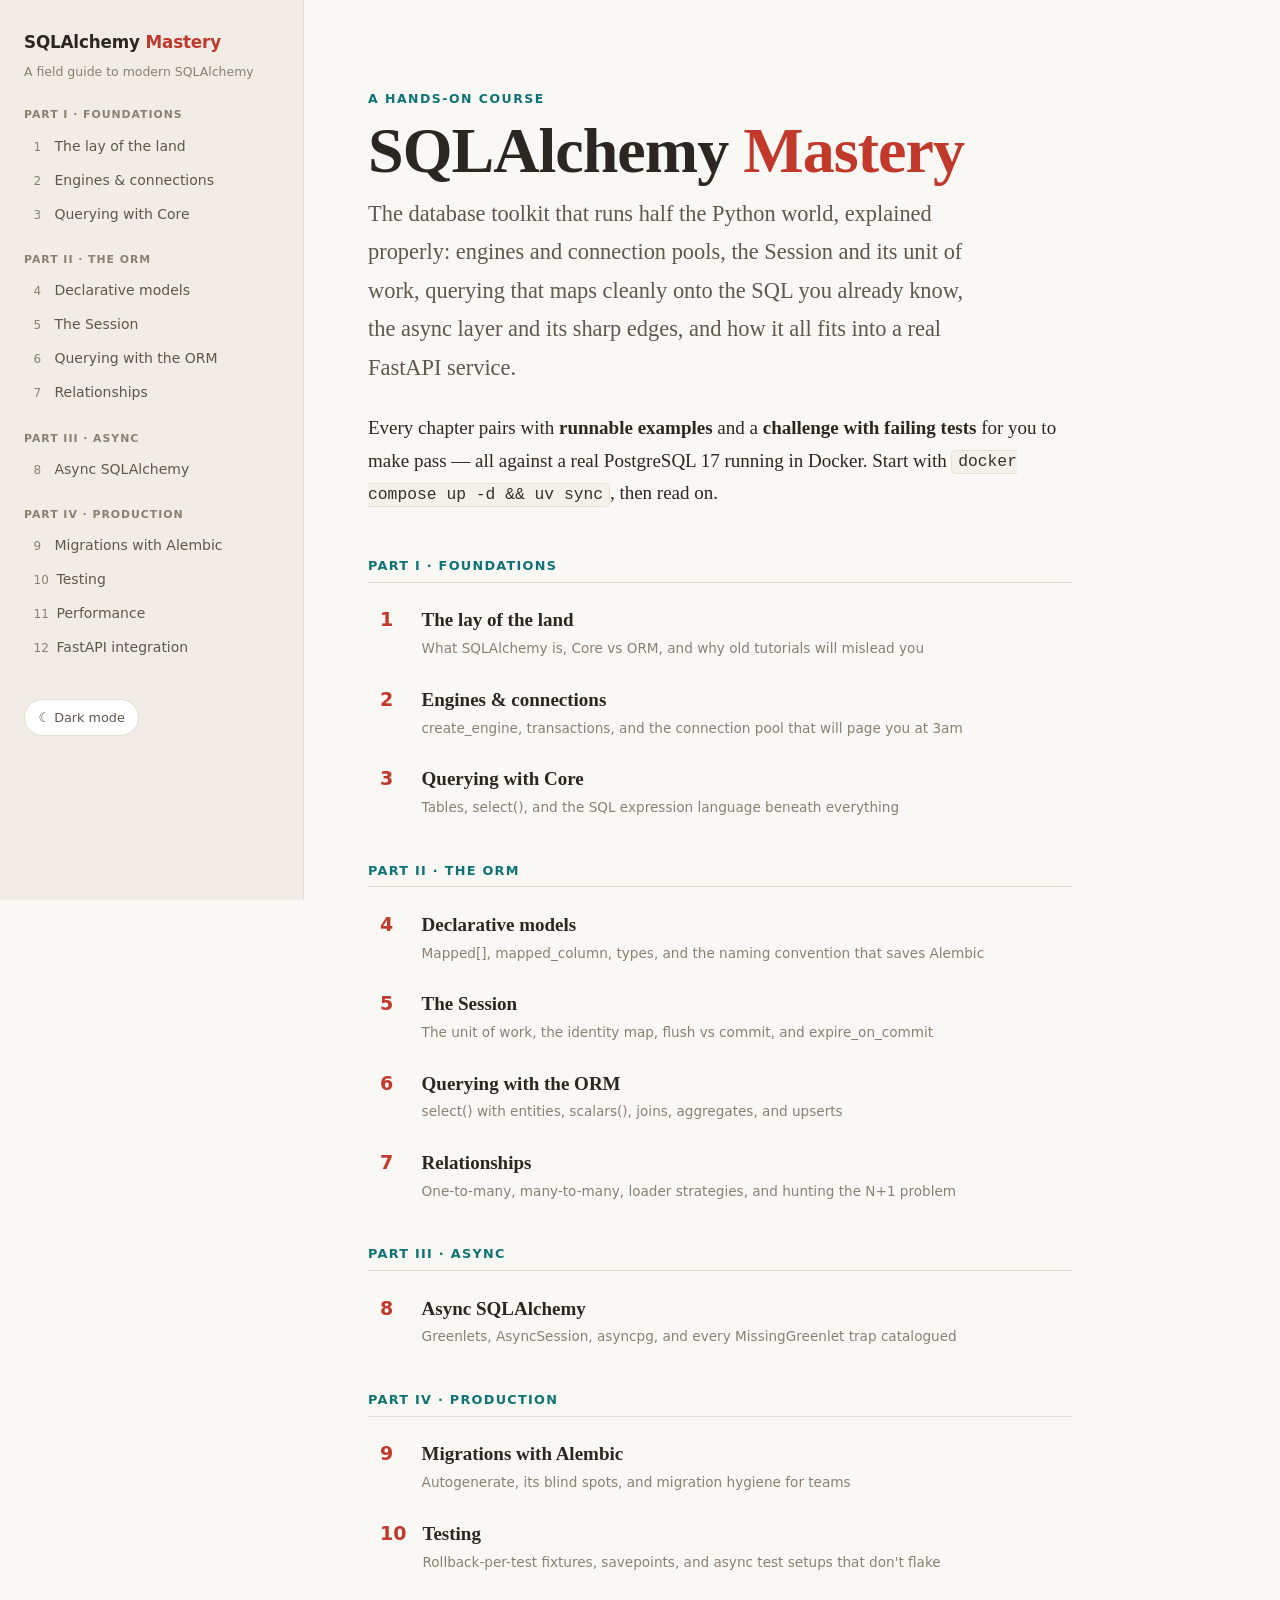
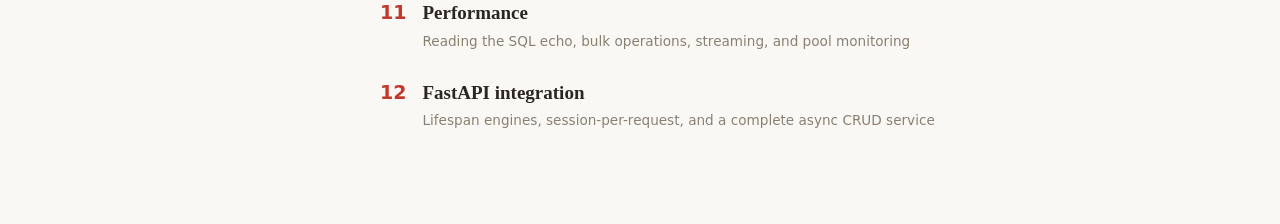
==== book/index.html @ bad491bb "Stage 3: book shell — design system CSS, theme/highlight JS, cover + TOC Co-Authored-By: Claude Fabl" ====
<!DOCTYPE html>
<html lang="en">
<head>
<meta charset="utf-8">
<meta name="viewport" content="width=device-width, initial-scale=1">
<title>SQLAlchemy Mastery — a field guide to modern SQLAlchemy</title>
<meta name="description" content="A hands-on book about modern SQLAlchemy 2.0: engines, sessions, querying, async, Alembic, testing, performance, and FastAPI.">
<script>document.documentElement.dataset.theme=localStorage.getItem("book-theme")||(matchMedia("(prefers-color-scheme: dark)").matches?"dark":"light");</script>
<link rel="stylesheet" href="assets/style.css">
</head>
<body>
<div class="book">

  <aside class="sidebar">
    <a class="brand" href="index.html">SQLAlchemy <span class="accent">Mastery</span></a>
    <p class="tagline">A field guide to modern SQLAlchemy</p>

    <nav aria-label="Chapters">
      <p class="part-label">Part I · Foundations</p>
      <ol>
        <li><a href="chapters/ch01.html"><span class="ch-num">1</span>The lay of the land</a></li>
        <li><a href="chapters/ch02.html"><span class="ch-num">2</span>Engines &amp; connections</a></li>
        <li><a href="chapters/ch03.html"><span class="ch-num">3</span>Querying with Core</a></li>
      </ol>
      <p class="part-label">Part II · The ORM</p>
      <ol>
        <li><a href="chapters/ch04.html"><span class="ch-num">4</span>Declarative models</a></li>
        <li><a href="chapters/ch05.html"><span class="ch-num">5</span>The Session</a></li>
        <li><a href="chapters/ch06.html"><span class="ch-num">6</span>Querying with the ORM</a></li>
        <li><a href="chapters/ch07.html"><span class="ch-num">7</span>Relationships</a></li>
      </ol>
      <p class="part-label">Part III · Async</p>
      <ol>
        <li><a href="chapters/ch08.html"><span class="ch-num">8</span>Async SQLAlchemy</a></li>
      </ol>
      <p class="part-label">Part IV · Production</p>
      <ol>
        <li><a href="chapters/ch09.html"><span class="ch-num">9</span>Migrations with Alembic</a></li>
        <li><a href="chapters/ch10.html"><span class="ch-num">10</span>Testing</a></li>
        <li><a href="chapters/ch11.html"><span class="ch-num">11</span>Performance</a></li>
        <li><a href="chapters/ch12.html"><span class="ch-num">12</span>FastAPI integration</a></li>
      </ol>
    </nav>

    <button class="theme-toggle" type="button">☾ Dark mode</button>
  </aside>

  <button class="menu-btn" type="button" aria-label="Toggle chapter list">☰ Chapters</button>

  <main>
    <article class="cover">
      <p class="kicker">A hands-on course</p>
      <h1>SQLAlchemy <em style="color:var(--brand);font-style:normal">Mastery</em></h1>
      <p class="lede">
        The database toolkit that runs half the Python world, explained properly:
        engines and connection pools, the Session and its unit of work, querying that
        maps cleanly onto the SQL you already know, the async layer and its sharp
        edges, and how it all fits into a real FastAPI service.
      </p>
      <p>
        Every chapter pairs with <strong>runnable examples</strong> and a
        <strong>challenge with failing tests</strong> for you to make pass — all
        against a real PostgreSQL 17 running in Docker. Start with
        <code>docker compose up -d &amp;&amp; uv sync</code>, then read on.
      </p>

      <div class="toc-parts">
        <section class="toc-part">
          <h2>Part I · Foundations</h2>
          <ol>
            <li><a href="chapters/ch01.html"><span class="ch-num">1</span><span><span class="ch-title">The lay of the land</span><span class="ch-desc">What SQLAlchemy is, Core vs ORM, and why old tutorials will mislead you</span></span></a></li>
            <li><a href="chapters/ch02.html"><span class="ch-num">2</span><span><span class="ch-title">Engines &amp; connections</span><span class="ch-desc">create_engine, transactions, and the connection pool that will page you at 3am</span></span></a></li>
            <li><a href="chapters/ch03.html"><span class="ch-num">3</span><span><span class="ch-title">Querying with Core</span><span class="ch-desc">Tables, select(), and the SQL expression language beneath everything</span></span></a></li>
          </ol>
        </section>
        <section class="toc-part">
          <h2>Part II · The ORM</h2>
          <ol>
            <li><a href="chapters/ch04.html"><span class="ch-num">4</span><span><span class="ch-title">Declarative models</span><span class="ch-desc">Mapped[], mapped_column, types, and the naming convention that saves Alembic</span></span></a></li>
            <li><a href="chapters/ch05.html"><span class="ch-num">5</span><span><span class="ch-title">The Session</span><span class="ch-desc">The unit of work, the identity map, flush vs commit, and expire_on_commit</span></span></a></li>
            <li><a href="chapters/ch06.html"><span class="ch-num">6</span><span><span class="ch-title">Querying with the ORM</span><span class="ch-desc">select() with entities, scalars(), joins, aggregates, and upserts</span></span></a></li>
            <li><a href="chapters/ch07.html"><span class="ch-num">7</span><span><span class="ch-title">Relationships</span><span class="ch-desc">One-to-many, many-to-many, loader strategies, and hunting the N+1 problem</span></span></a></li>
          </ol>
        </section>
        <section class="toc-part">
          <h2>Part III · Async</h2>
          <ol>
            <li><a href="chapters/ch08.html"><span class="ch-num">8</span><span><span class="ch-title">Async SQLAlchemy</span><span class="ch-desc">Greenlets, AsyncSession, asyncpg, and every MissingGreenlet trap catalogued</span></span></a></li>
          </ol>
        </section>
        <section class="toc-part">
          <h2>Part IV · Production</h2>
          <ol>
            <li><a href="chapters/ch09.html"><span class="ch-num">9</span><span><span class="ch-title">Migrations with Alembic</span><span class="ch-desc">Autogenerate, its blind spots, and migration hygiene for teams</span></span></a></li>
            <li><a href="chapters/ch10.html"><span class="ch-num">10</span><span><span class="ch-title">Testing</span><span class="ch-desc">Rollback-per-test fixtures, savepoints, and async test setups that don't flake</span></span></a></li>
            <li><a href="chapters/ch11.html"><span class="ch-num">11</span><span><span class="ch-title">Performance</span><span class="ch-desc">Reading the SQL echo, bulk operations, streaming, and pool monitoring</span></span></a></li>
            <li><a href="chapters/ch12.html"><span class="ch-num">12</span><span><span class="ch-title">FastAPI integration</span><span class="ch-desc">Lifespan engines, session-per-request, and a complete async CRUD service</span></span></a></li>
          </ol>
        </section>
      </div>
    </article>
  </main>
</div>
<script src="assets/vendor/highlight.min.js"></script>
<script src="assets/book.js"></script>
</body>
</html>
---- book/assets/style.css ----
/* ==========================================================================
   SQLAlchemy Mastery — book design system
   Hand-crafted. No frameworks. Works offline.
   ========================================================================== */

/* ---------- design tokens ---------- */

:root {
  /* type */
  --font-body: "Charter", "Bitstream Charter", "Sitka Text", Cambria, Georgia, serif;
  --font-ui: system-ui, -apple-system, "Segoe UI", Roboto, sans-serif;
  --font-mono: ui-monospace, "SF Mono", SFMono-Regular, Menlo, Consolas, monospace;
  --size-body: clamp(1.05rem, 0.95rem + 0.4vw, 1.1875rem);
  --leading: 1.72;
  --measure: 44rem;

  /* light palette — warm paper */
  --bg: #faf8f4;
  --bg-raised: #ffffff;
  --bg-sunken: #f1ede6;
  --ink: #2b2620;
  --ink-soft: #5f574b;
  --ink-faint: #8a8072;
  --rule: #e3dcd0;
  --accent: #0d7377;          /* deep teal */
  --accent-soft: #e2f0ef;
  --brand: #c0392b;           /* sqlalchemy-ish red, used sparingly */

  /* code */
  --code-bg: #f4f1ea;
  --code-border: #e6dfd2;
  --code-ink: #33302a;
  --tok-kw: #a4224c;
  --tok-str: #1a7f37;
  --tok-num: #955304;
  --tok-com: #91876f;
  --tok-fn: #205ea6;
  --tok-cls: #7c3aed;
  --tok-lit: #0d7377;

  /* callouts */
  --gotcha-edge: #d97706;
  --gotcha-bg: #fdf3e3;
  --prod-edge: #4c6ef5;
  --prod-bg: #eef1fd;
  --hood-edge: #9d4edd;
  --hood-bg: #f5edfc;
  --next-edge: #2f9e44;
  --next-bg: #eaf7ec;

  --sidebar-w: 19rem;
  --shadow: 0 1px 3px rgb(43 38 32 / 0.06), 0 8px 24px rgb(43 38 32 / 0.05);
}

[data-theme="dark"] {
  --bg: #16181d;
  --bg-raised: #1d2026;
  --bg-sunken: #101215;
  --ink: #dcd8d0;
  --ink-soft: #a49e92;
  --ink-faint: #6f6a60;
  --rule: #2c2f36;
  --accent: #4ecdc4;
  --accent-soft: #12333a;
  --brand: #e06655;

  --code-bg: #1b1e24;
  --code-border: #2c2f36;
  --code-ink: #d5d1c9;
  --tok-kw: #ff7b9c;
  --tok-str: #7ee787;
  --tok-num: #f0b46b;
  --tok-com: #767f8c;
  --tok-fn: #79b8ff;
  --tok-cls: #c8a5ff;
  --tok-lit: #4ecdc4;

  --gotcha-edge: #e8930c;
  --gotcha-bg: #2b2113;
  --prod-edge: #748ffc;
  --prod-bg: #191e30;
  --hood-edge: #b57bee;
  --hood-bg: #241a30;
  --next-edge: #51cf66;
  --next-bg: #14251a;

  --shadow: 0 1px 3px rgb(0 0 0 / 0.4), 0 8px 24px rgb(0 0 0 / 0.3);
}

/* ---------- base ---------- */

* { box-sizing: border-box; }

html {
  scroll-behavior: smooth;
  scroll-padding-top: 2rem;
}

body {
  margin: 0;
  background: var(--bg);
  color: var(--ink);
  font-family: var(--font-body);
  font-size: var(--size-body);
  line-height: var(--leading);
  text-rendering: optimizeLegibility;
  -webkit-font-smoothing: antialiased;
}

/* ---------- layout: sidebar + content ---------- */

.book {
  display: grid;
  grid-template-columns: var(--sidebar-w) minmax(0, 1fr);
  min-height: 100vh;
}

.sidebar {
  position: sticky;
  top: 0;
  height: 100vh;
  overflow-y: auto;
  padding: 1.75rem 1.5rem 3rem;
  background: var(--bg-sunken);
  border-right: 1px solid var(--rule);
  font-family: var(--font-ui);
  font-size: 0.875rem;
  scrollbar-width: thin;
}

.sidebar .brand {
  display: block;
  font-weight: 700;
  font-size: 1.05rem;
  letter-spacing: -0.01em;
  color: var(--ink);
  text-decoration: none;
  margin-bottom: 0.25rem;
}
.sidebar .brand .accent { color: var(--brand); }
.sidebar .tagline {
  color: var(--ink-faint);
  font-size: 0.78rem;
  margin: 0 0 1.5rem;
}

.sidebar nav { margin-top: 0.5rem; }
.sidebar .part-label {
  margin: 1.4rem 0 0.4rem;
  font-size: 0.68rem;
  font-weight: 700;
  text-transform: uppercase;
  letter-spacing: 0.09em;
  color: var(--ink-faint);
}
.sidebar ol {
  list-style: none;
  margin: 0;
  padding: 0;
}
.sidebar ol a {
  display: flex;
  gap: 0.55em;
  align-items: baseline;
  padding: 0.32rem 0.6rem;
  border-radius: 7px;
  color: var(--ink-soft);
  text-decoration: none;
  line-height: 1.35;
}
.sidebar ol a:hover { background: var(--rule); color: var(--ink); }
.sidebar ol a.current {
  background: var(--accent-soft);
  color: var(--accent);
  font-weight: 600;
}
.sidebar .ch-num {
  font-variant-numeric: tabular-nums;
  font-size: 0.75rem;
  color: var(--ink-faint);
  min-width: 1.1em;
}
.sidebar ol a.current .ch-num { color: inherit; }

.theme-toggle {
  margin-top: 2rem;
  border: 1px solid var(--rule);
  background: var(--bg-raised);
  color: var(--ink-soft);
  font: inherit;
  font-size: 0.8rem;
  padding: 0.4rem 0.85rem;
  border-radius: 999px;
  cursor: pointer;
}
.theme-toggle:hover { color: var(--ink); border-color: var(--ink-faint); }

/* content column */

main {
  padding: 3.5rem clamp(1.25rem, 5vw, 5rem) 5rem;
}
main > * , main article > * {
  max-width: var(--measure);
}

/* ---------- typography ---------- */

h1, h2, h3, h4 {
  font-family: var(--font-body);
  font-weight: 700;
  letter-spacing: -0.015em;
  line-height: 1.22;
  color: var(--ink);
}
h1 { font-size: clamp(2rem, 1.6rem + 1.6vw, 2.9rem); margin: 0.4rem 0 0.6rem; }
h2 { font-size: 1.65rem; margin: 2.8rem 0 0.8rem; }
h3 { font-size: 1.25rem; margin: 2.2rem 0 0.6rem; }

.kicker {
  font-family: var(--font-ui);
  font-size: 0.78rem;
  font-weight: 700;
  text-transform: uppercase;
  letter-spacing: 0.12em;
  color: var(--accent);
  margin: 0;
}
.lede {
  font-size: 1.18em;
  color: var(--ink-soft);
  margin-top: 0;
}

p { margin: 0 0 1.1em; }
a { color: var(--accent); text-decoration-thickness: 1px; text-underline-offset: 2px; }
a:hover { text-decoration-thickness: 2px; }
strong { font-weight: 700; }
hr { border: 0; border-top: 1px solid var(--rule); margin: 3rem 0; }

ul, ol { padding-left: 1.4em; margin: 0 0 1.1em; }
li { margin-bottom: 0.35em; }
li::marker { color: var(--ink-faint); }

blockquote {
  margin: 1.4rem 0;
  padding: 0.2rem 1.2rem;
  border-left: 3px solid var(--rule);
  color: var(--ink-soft);
  font-style: italic;
}

table {
  border-collapse: collapse;
  font-family: var(--font-ui);
  font-size: 0.875rem;
  margin: 1.4rem 0;
  width: 100%;
}
th, td {
  text-align: left;
  padding: 0.55rem 0.9rem;
  border-bottom: 1px solid var(--rule);
  vertical-align: top;
}
th {
  font-size: 0.72rem;
  text-transform: uppercase;
  letter-spacing: 0.07em;
  color: var(--ink-faint);
}
td code { font-size: 0.82rem; }

kbd {
  font-family: var(--font-mono);
  font-size: 0.8em;
  background: var(--bg-sunken);
  border: 1px solid var(--rule);
  border-bottom-width: 2px;
  border-radius: 5px;
  padding: 0.1em 0.45em;
}

/* ---------- code ---------- */

code {
  font-family: var(--font-mono);
  font-size: 0.86em;
  background: var(--code-bg);
  border: 1px solid var(--code-border);
  border-radius: 5px;
  padding: 0.08em 0.35em;
  color: var(--code-ink);
}

.codeblock {
  margin: 1.5rem 0;
  border: 1px solid var(--code-border);
  border-radius: 10px;
  background: var(--code-bg);
  box-shadow: var(--shadow);
  overflow: hidden;
}
.codeblock .code-label {
  display: flex;
  justify-content: space-between;
  align-items: center;
  font-family: var(--font-ui);
  font-size: 0.72rem;
  letter-spacing: 0.04em;
  color: var(--ink-faint);
  padding: 0.45rem 1rem 0.35rem;
  border-bottom: 1px solid var(--code-border);
}
.codeblock pre {
  margin: 0;
  padding: 1rem 1.15rem;
  overflow-x: auto;
  line-height: 1.55;
}
.codeblock pre code {
  background: none;
  border: 0;
  padding: 0;
  font-size: 0.86rem;
  color: var(--code-ink);
}
.copy-btn {
  font: inherit;
  color: inherit;
  background: none;
  border: 1px solid transparent;
  border-radius: 6px;
  padding: 0.1rem 0.5rem;
  cursor: pointer;
}
.copy-btn:hover { border-color: var(--rule); color: var(--ink); }

/* "what the database sees" — emitted SQL panels */
.sql-echo .code-label { color: var(--tok-lit); }
.sql-echo pre code { color: var(--ink-soft); }

/* custom highlight.js theme via tokens */
.hljs-keyword, .hljs-selector-tag, .hljs-meta { color: var(--tok-kw); }
.hljs-string, .hljs-attr { color: var(--tok-str); }
.hljs-number { color: var(--tok-num); }
.hljs-comment, .hljs-quote { color: var(--tok-com); font-style: italic; }
.hljs-title, .hljs-title.function_ { color: var(--tok-fn); }
.hljs-title.class_, .hljs-type { color: var(--tok-cls); }
.hljs-built_in, .hljs-literal { color: var(--tok-lit); }
.hljs-params { color: var(--code-ink); }

/* ---------- callouts ---------- */

.callout {
  margin: 1.7rem 0;
  padding: 1rem 1.25rem 0.9rem;
  border-radius: 10px;
  border: 1px solid transparent;
  border-left-width: 4px;
  font-size: 0.95em;
}
.callout .callout-title {
  display: block;
  font-family: var(--font-ui);
  font-size: 0.74rem;
  font-weight: 700;
  text-transform: uppercase;
  letter-spacing: 0.09em;
  margin-bottom: 0.35rem;
}
.callout p:last-child { margin-bottom: 0; }
.callout .codeblock { box-shadow: none; margin: 0.9rem 0; }

.callout.gotcha { background: var(--gotcha-bg); border-left-color: var(--gotcha-edge); }
.callout.gotcha .callout-title { color: var(--gotcha-edge); }
.callout.production { background: var(--prod-bg); border-left-color: var(--prod-edge); }
.callout.production .callout-title { color: var(--prod-edge); }
.callout.underhood { background: var(--hood-bg); border-left-color: var(--hood-edge); }
.callout.underhood .callout-title { color: var(--hood-edge); }
.callout.watch21 { background: var(--next-bg); border-left-color: var(--next-edge); }
.callout.watch21 .callout-title { color: var(--next-edge); }

/* ---------- try-it box ---------- */

.tryit {
  margin: 3rem 0 1rem;
  padding: 1.4rem 1.5rem;
  border: 1.5px dashed var(--accent);
  border-radius: 12px;
  background: var(--accent-soft);
}
.tryit h3 {
  margin: 0 0 0.5rem;
  font-family: var(--font-ui);
  font-size: 1rem;
  color: var(--accent);
}
.tryit p { font-size: 0.95em; }
.tryit code { background: var(--bg-raised); }

/* ---------- chapter navigation ---------- */

.chapter-nav {
  display: flex;
  justify-content: space-between;
  gap: 1rem;
  margin-top: 4rem;
  padding-top: 1.75rem;
  border-top: 1px solid var(--rule);
  font-family: var(--font-ui);
  max-width: var(--measure);
}
.chapter-nav a {
  display: block;
  text-decoration: none;
  color: var(--ink);
  padding: 0.8rem 1rem;
  border: 1px solid var(--rule);
  border-radius: 10px;
  max-width: 48%;
}
.chapter-nav a:hover { border-color: var(--accent); }
.chapter-nav .dir {
  display: block;
  font-size: 0.7rem;
  text-transform: uppercase;
  letter-spacing: 0.08em;
  color: var(--ink-faint);
}
.chapter-nav .next { margin-left: auto; text-align: right; }

/* ---------- cover / index page ---------- */

.cover { padding-top: 2rem; }
.cover h1 {
  font-size: clamp(2.6rem, 2rem + 2.5vw, 4rem);
  line-height: 1.08;
}
.cover .lede { max-width: 38rem; }
.toc-parts { margin-top: 3rem; display: grid; gap: 2rem; }
.toc-part h2 {
  font-family: var(--font-ui);
  font-size: 0.8rem;
  text-transform: uppercase;
  letter-spacing: 0.1em;
  color: var(--accent);
  margin: 0 0 0.6rem;
  border-bottom: 1px solid var(--rule);
  padding-bottom: 0.5rem;
}
.toc-part ol { list-style: none; padding: 0; margin: 0; }
.toc-part li { margin: 0; }
.toc-part a {
  display: flex;
  align-items: baseline;
  gap: 1rem;
  padding: 0.7rem 0.75rem;
  border-radius: 10px;
  text-decoration: none;
  color: var(--ink);
}
.toc-part a:hover { background: var(--bg-sunken); }
.toc-part .ch-num {
  font-family: var(--font-ui);
  font-variant-numeric: tabular-nums;
  font-weight: 700;
  color: var(--brand);
  min-width: 1.6rem;
}
.toc-part .ch-title { font-weight: 600; }
.toc-part .ch-desc {
  font-family: var(--font-ui);
  font-size: 0.85rem;
  color: var(--ink-faint);
  display: block;
}

/* ---------- mobile ---------- */

.menu-btn { display: none; }

@media (max-width: 900px) {
  .book { grid-template-columns: 1fr; }
  .sidebar {
    position: fixed;
    inset: 0 25% 0 0;
    z-index: 50;
    transform: translateX(-100%);
    transition: transform 0.25s ease;
    box-shadow: var(--shadow);
  }
  .sidebar.open { transform: none; }
  .menu-btn {
    display: inline-flex;
    position: fixed;
    top: 0.9rem;
    left: 0.9rem;
    z-index: 60;
    background: var(--bg-raised);
    border: 1px solid var(--rule);
    border-radius: 9px;
    padding: 0.45rem 0.7rem;
    font-family: var(--font-ui);
    font-size: 0.85rem;
    color: var(--ink);
    cursor: pointer;
    box-shadow: var(--shadow);
  }
  main { padding-top: 4.5rem; }
}

@media (prefers-reduced-motion: reduce) {
  html { scroll-behavior: auto; }
  .sidebar { transition: none; }
}
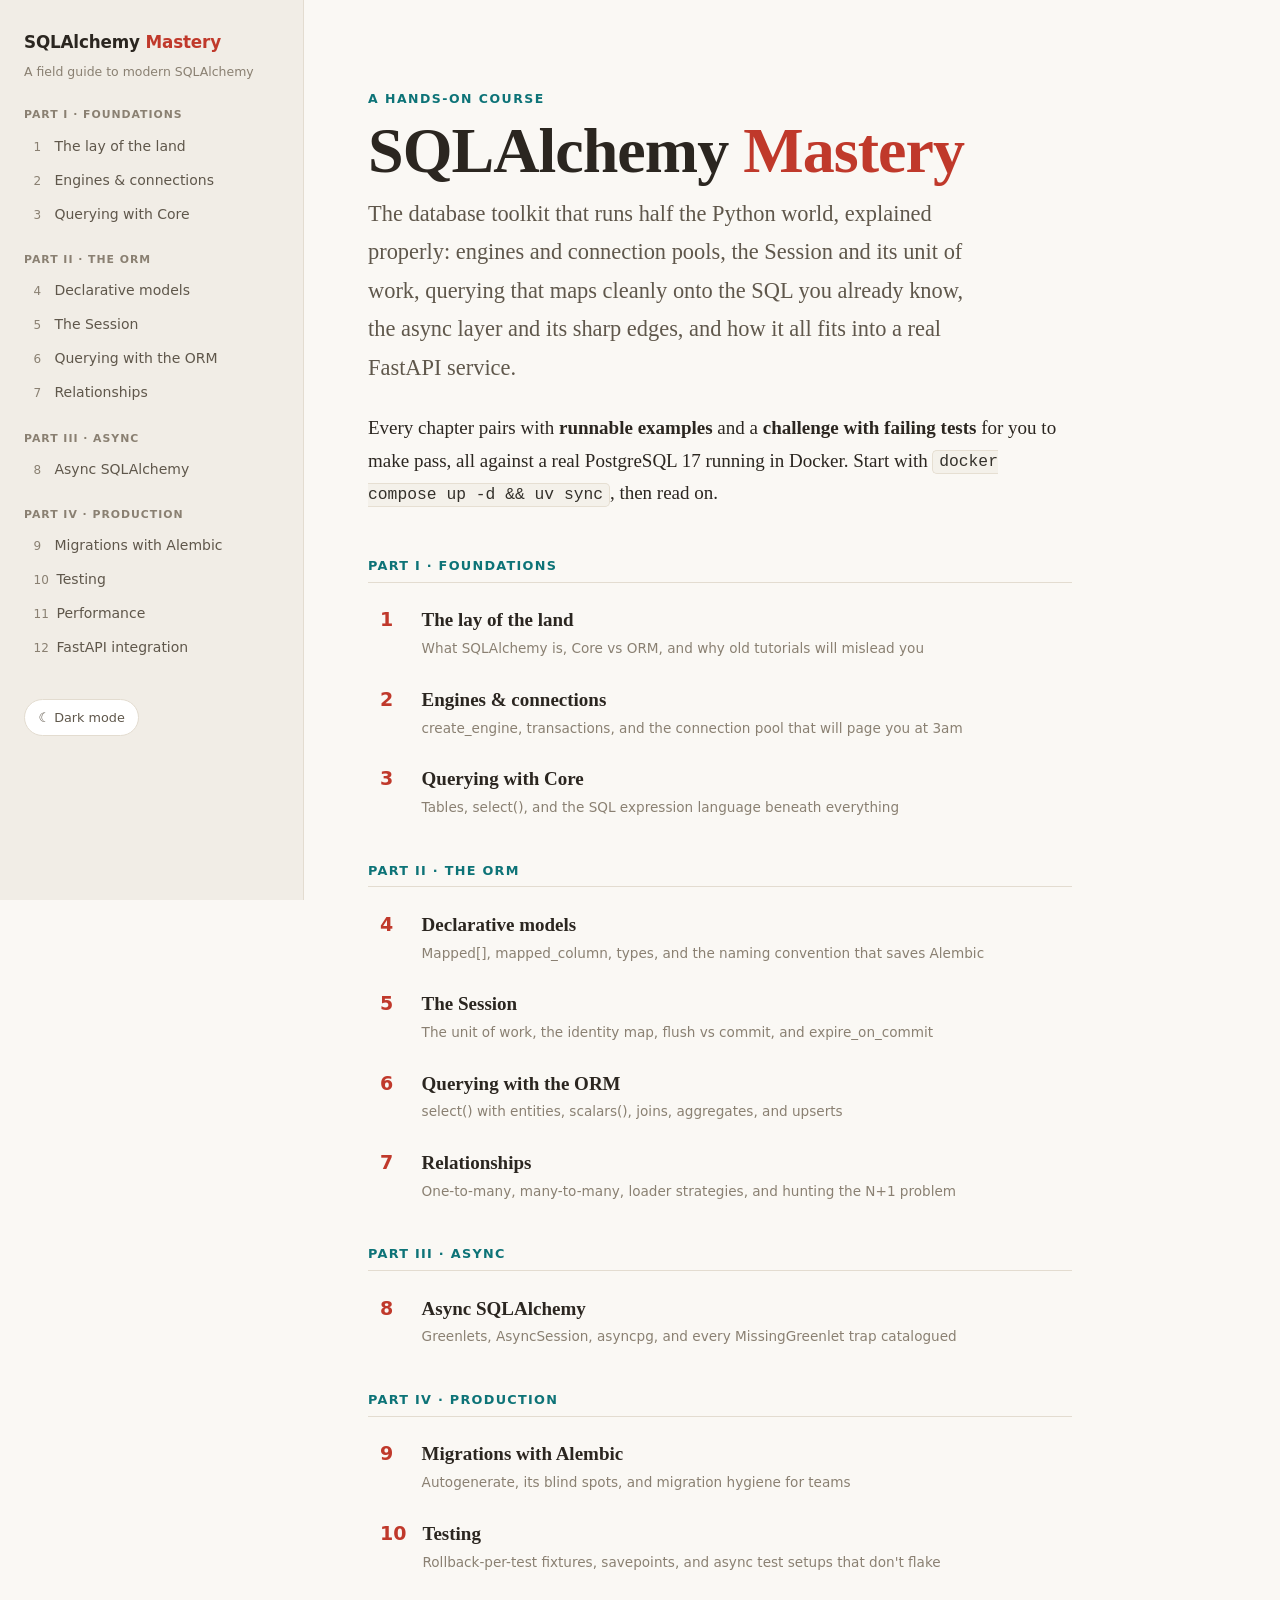
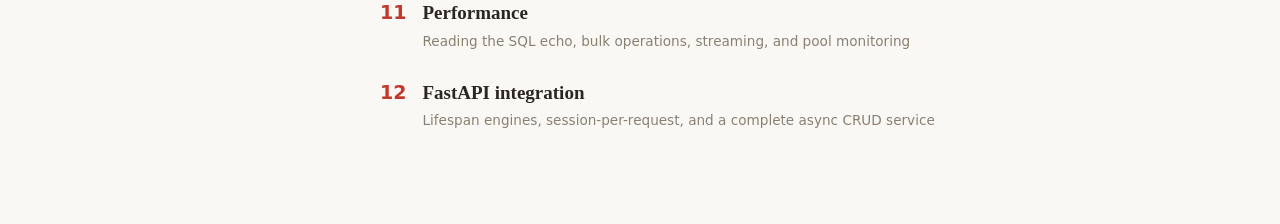
==== commit 2cad2428: "Humanize book prose: cut em-dash overuse, bold overuse, and AI-vocab tells Applied blader/humanizer " ====
--- a/book/index.html
+++ b/book/index.html
@@ -59,7 +59,7 @@
       </p>
       <p>
         Every chapter pairs with <strong>runnable examples</strong> and a
-        <strong>challenge with failing tests</strong> for you to make pass — all
+        <strong>challenge with failing tests</strong> for you to make pass, all
         against a real PostgreSQL 17 running in Docker. Start with
         <code>docker compose up -d &amp;&amp; uv sync</code>, then read on.
       </p>
--- a/book/assets/style.css
+++ b/book/assets/style.css
@@ -486,6 +486,7 @@
     position: fixed;
     inset: 0 25% 0 0;
     z-index: 50;
+    padding-top: 4.25rem;   /* clear the floating Chapters button */
     transform: translateX(-100%);
     transition: transform 0.25s ease;
     box-shadow: var(--shadow);
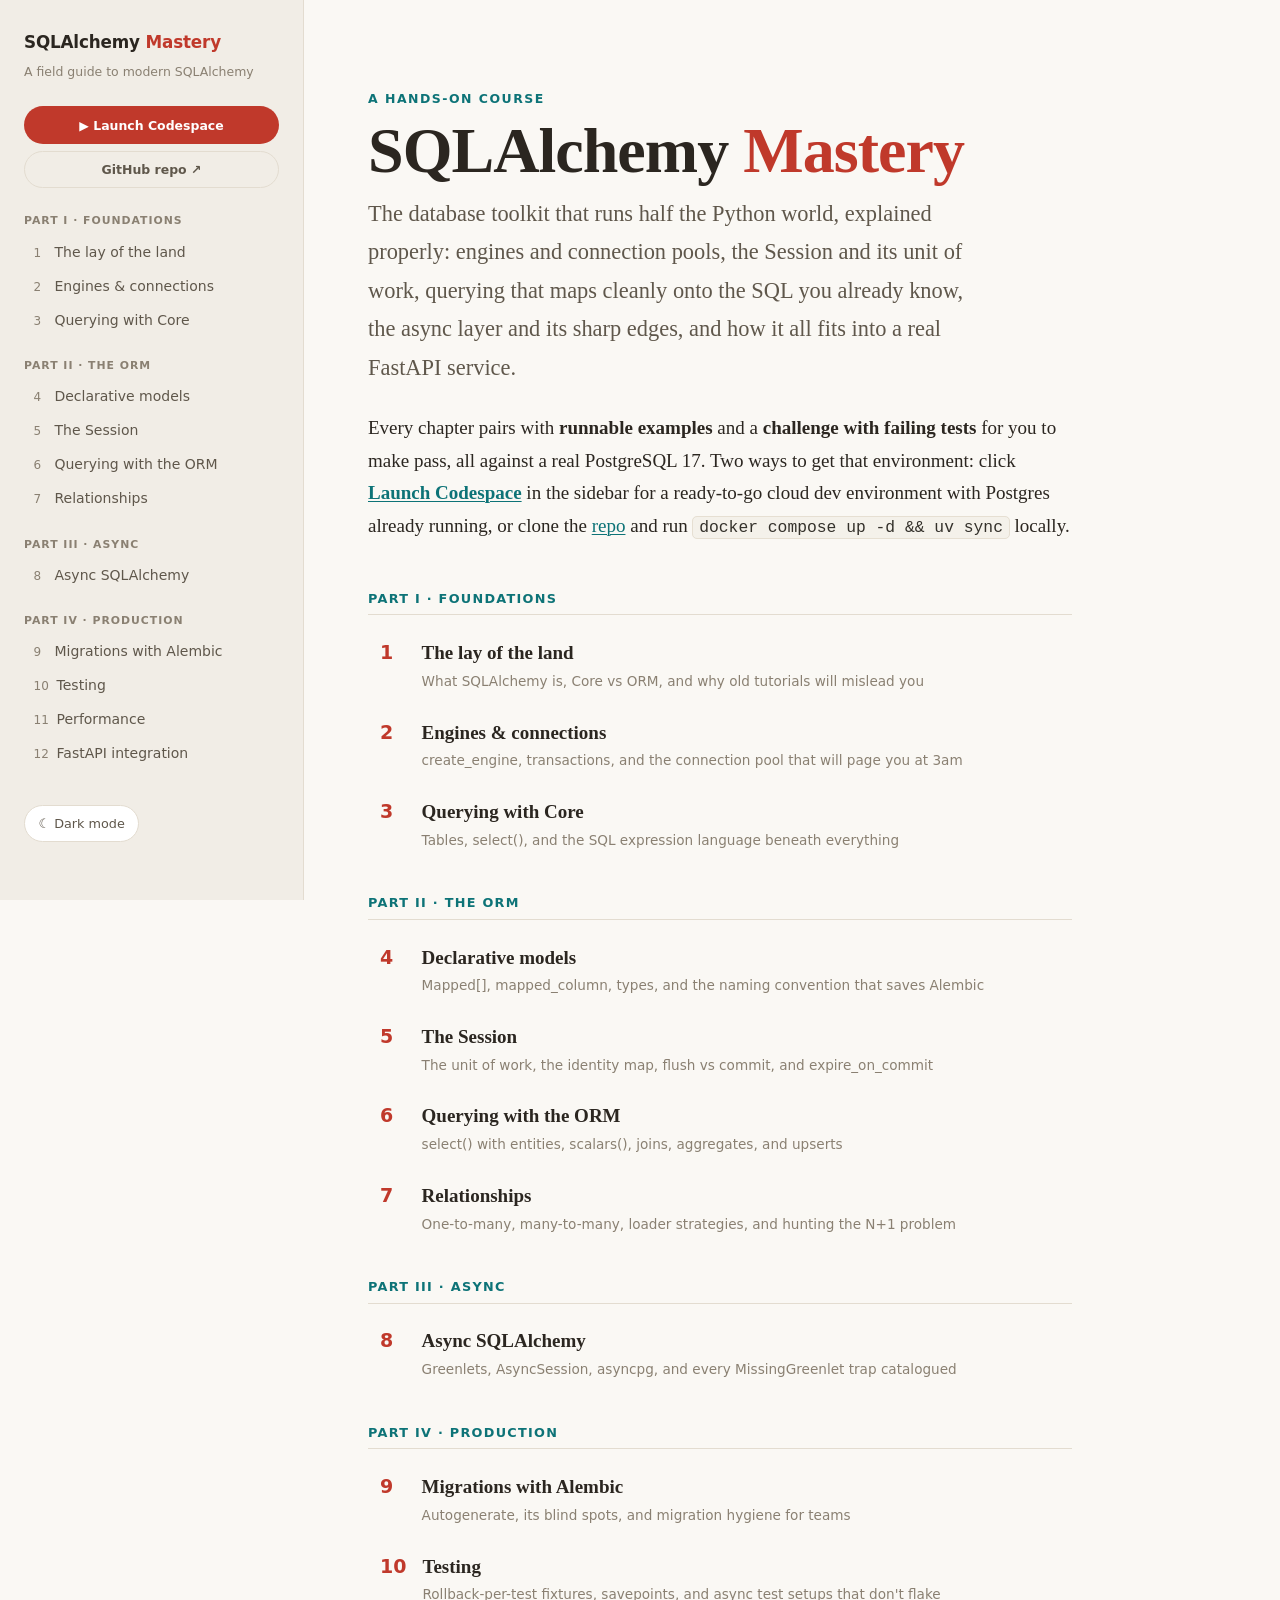
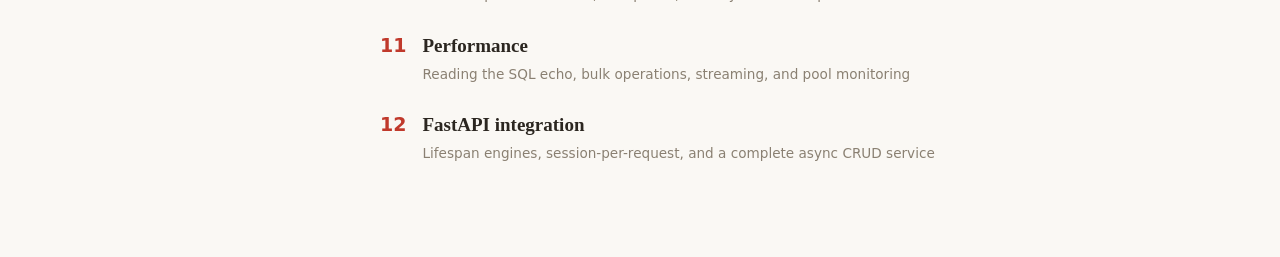
==== commit 762b33a1: "Link the book to its own GitHub Codespace and repo The published book never referenced Codespaces or" ====
--- a/book/index.html
+++ b/book/index.html
@@ -14,6 +14,10 @@
   <aside class="sidebar">
     <a class="brand" href="index.html">SQLAlchemy <span class="accent">Mastery</span></a>
     <p class="tagline">A field guide to modern SQLAlchemy</p>
+    <div class="sidebar-links">
+      <a class="codespace-link" href="https://codespaces.new/adamontherun/sqlalchemy-mastery" target="_blank" rel="noopener">&#9654; Launch Codespace</a>
+      <a class="repo-link" href="https://github.com/adamontherun/sqlalchemy-mastery" target="_blank" rel="noopener">GitHub repo &#8599;</a>
+    </div>
 
     <nav aria-label="Chapters">
       <p class="part-label">Part I · Foundations</p>
@@ -60,8 +64,11 @@
       <p>
         Every chapter pairs with <strong>runnable examples</strong> and a
         <strong>challenge with failing tests</strong> for you to make pass, all
-        against a real PostgreSQL 17 running in Docker. Start with
-        <code>docker compose up -d &amp;&amp; uv sync</code>, then read on.
+        against a real PostgreSQL 17. Two ways to get that environment: click
+        <a href="https://codespaces.new/adamontherun/sqlalchemy-mastery" target="_blank" rel="noopener"><strong>Launch Codespace</strong></a>
+        in the sidebar for a ready-to-go cloud dev environment with Postgres already
+        running, or clone the <a href="https://github.com/adamontherun/sqlalchemy-mastery" target="_blank" rel="noopener">repo</a>
+        and run <code>docker compose up -d &amp;&amp; uv sync</code> locally.
       </p>
 
       <div class="toc-parts">
--- a/book/assets/style.css
+++ b/book/assets/style.css
@@ -144,6 +144,33 @@
   margin: 0 0 1.5rem;
 }
 
+.sidebar-links {
+  display: flex;
+  flex-direction: column;
+  gap: 0.4rem;
+  margin: 0 0 1.5rem;
+}
+.sidebar-links a {
+  display: block;
+  text-align: center;
+  font-size: 0.78rem;
+  font-weight: 600;
+  text-decoration: none;
+  padding: 0.45rem 0.7rem;
+  border-radius: 999px;
+  border: 1px solid transparent;
+}
+.sidebar-links .codespace-link {
+  background: var(--brand);
+  color: #fff;
+}
+.sidebar-links .codespace-link:hover { opacity: 0.88; }
+.sidebar-links .repo-link {
+  color: var(--ink-soft);
+  border-color: var(--rule);
+}
+.sidebar-links .repo-link:hover { color: var(--ink); border-color: var(--ink-faint); }
+
 .sidebar nav { margin-top: 0.5rem; }
 .sidebar .part-label {
   margin: 1.4rem 0 0.4rem;
@@ -398,6 +425,13 @@
 }
 .tryit p { font-size: 0.95em; }
 .tryit code { background: var(--bg-raised); }
+.tryit-env {
+  margin: 0 0 0.9rem !important;
+  padding-bottom: 0.7rem;
+  border-bottom: 1px dashed var(--rule);
+  color: var(--ink-soft);
+  font-size: 0.85em !important;
+}
 
 /* ---------- chapter navigation ---------- */
 
@@ -476,15 +510,50 @@
   display: block;
 }
 
+/* ---------- responsive tables & code (all widths) ---------- */
+
+/* Inline code can contain long unbroken tokens (URLs, signatures); let it
+   break rather than force the whole line (and grid track) wider. Code
+   blocks keep their own horizontal scroll instead (see .codeblock pre). */
+:not(pre) > code {
+  overflow-wrap: anywhere;
+}
+
+/* A <table> with display:block scrolls as a unit while its <tr>/<td>
+   children still get an anonymous table box for column alignment. */
+table {
+  display: block;
+  max-width: 100%;
+  overflow-x: auto;
+  -webkit-overflow-scrolling: touch;
+}
+/* ...but keep parameter-name code unbroken inside cells: letting a table
+   column wrap mid-word (pool_siz / e) looks broken. Better to let the
+   table itself scroll (above) than mangle a short identifier. */
+td code, th code {
+  overflow-wrap: normal;
+  white-space: nowrap;
+}
+
 /* ---------- mobile ---------- */
 
 .menu-btn { display: none; }
 
 @media (max-width: 900px) {
-  .book { grid-template-columns: 1fr; }
+  /* Bare 1fr has an implicit min-width:auto, so a wide <pre> or <table>
+     forces this track (and the whole page) wider than the viewport.
+     minmax(0, 1fr) lets the track shrink to the viewport; overflowing
+     content then scrolls inside its own box instead of the whole page. */
+  .book { grid-template-columns: minmax(0, 1fr); }
   .sidebar {
     position: fixed;
-    inset: 0 25% 0 0;
+    top: 0;
+    bottom: 0;
+    left: 0;
+    /* width, not a right-edge percentage: translateX(-100%) is relative to
+       this element's own box, so the drawer's math never depends on the
+       viewport's containing-block width being computed consistently. */
+    width: min(85vw, 320px);
     z-index: 50;
     padding-top: 4.25rem;   /* clear the floating Chapters button */
     transform: translateX(-100%);
@@ -492,6 +561,7 @@
     box-shadow: var(--shadow);
   }
   .sidebar.open { transform: none; }
+  .sidebar ol a { padding: 0.55rem 0.6rem; }   /* bigger tap targets */
   .menu-btn {
     display: inline-flex;
     position: fixed;
@@ -501,7 +571,7 @@
     background: var(--bg-raised);
     border: 1px solid var(--rule);
     border-radius: 9px;
-    padding: 0.45rem 0.7rem;
+    padding: 0.55rem 0.8rem;
     font-family: var(--font-ui);
     font-size: 0.85rem;
     color: var(--ink);
@@ -509,6 +579,16 @@
     box-shadow: var(--shadow);
   }
   main { padding-top: 4.5rem; }
+
+  .chapter-nav a { max-width: calc(50% - 0.5rem); }
+  .chapter-nav .next { margin-left: 0; }
+
+  .cover .toc-part a { padding: 0.85rem 0.6rem; }
+}
+
+@media (max-width: 480px) {
+  .chapter-nav { flex-wrap: wrap; }
+  .chapter-nav a, .chapter-nav .next { max-width: 100%; margin-left: 0; }
 }
 
 @media (prefers-reduced-motion: reduce) {
